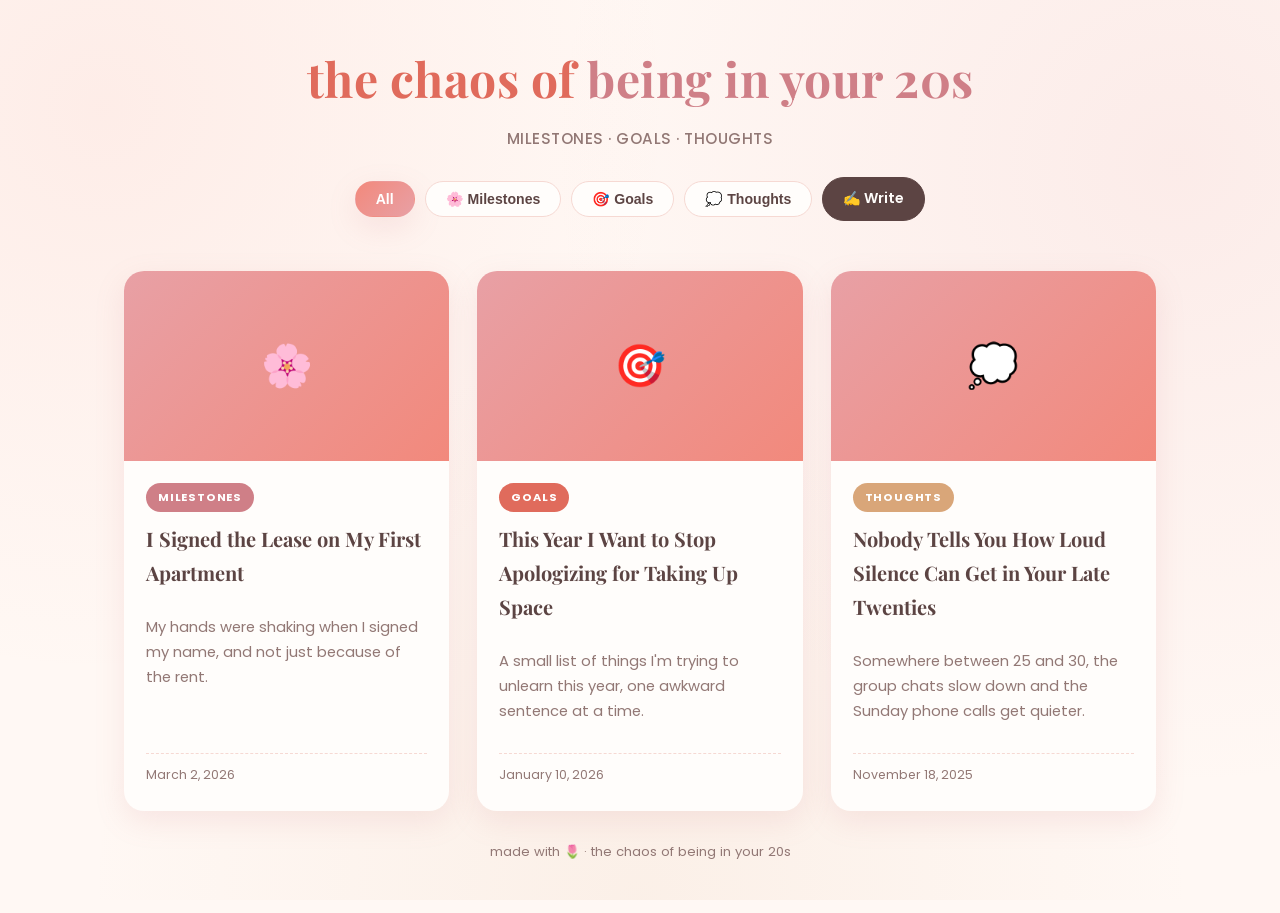
==== index.html @ eb4d6c19 "Initial commit: the chaos of being in your 20s blog Static blog with a rosé/coral aesthetic, milesto" ====
<!DOCTYPE html>
<html lang="en">
<head>
<meta charset="UTF-8">
<meta name="viewport" content="width=device-width, initial-scale=1.0">
<title>the chaos of being in your 20s</title>
<meta name="description" content="A warm little corner of the internet for milestones, goals, and thoughts about figuring life out in your twenties.">
<link rel="icon" href="data:image/svg+xml,<svg xmlns=%22http://www.w3.org/2000/svg%22 viewBox=%220 0 100 100%22><text y=%22.9em%22 font-size=%2290%22>🌸</text></svg>">
<link rel="preconnect" href="https://fonts.googleapis.com">
<link href="https://fonts.googleapis.com/css2?family=Playfair+Display:wght@600;700&family=Poppins:wght@400;500;600;700&display=swap" rel="stylesheet">
<link rel="stylesheet" href="css/style.css">
</head>
<body>

<header class="site-header">
  <div class="wrap">
    <h1 class="brand">the chaos of <span>being in your 20s</span></h1>
    <p class="tagline">milestones · goals · thoughts</p>
    <nav class="main-nav">
      <button class="nav-pill active" data-filter="all">All</button>
      <button class="nav-pill" data-filter="milestones">🌸 Milestones</button>
      <button class="nav-pill" data-filter="goals">🎯 Goals</button>
      <button class="nav-pill" data-filter="thoughts">💭 Thoughts</button>
      <a class="nav-pill write" href="editor.html">✍️ Write</a>
    </nav>
  </div>
</header>

<main class="wrap">
  <div class="post-grid" id="post-grid">
    <div class="empty-state" style="grid-column:1/-1">Loading posts…</div>
  </div>
</main>

<footer>made with 🌷 &middot; the chaos of being in your 20s</footer>

<script src="js/app.js"></script>
<script>initIndex();</script>
</body>
</html>
---- css/style.css ----
/* ---------- the chaos of being in your 20s ---------- */

:root {
  --cream: #fff8f4;
  --blush: #fbe9e5;
  --blush-deep: #f6d9d3;
  --rose: #e8a0a5;
  --rose-dark: #cf7f87;
  --coral: #f2897c;
  --coral-dark: #e06b5c;
  --gold: #d9a679;
  --text: #5c4443;
  --text-light: #927875;
  --white: #fffdfb;
  --shadow: 0 10px 30px rgba(207, 127, 135, 0.15);
  --radius: 20px;
}

* { box-sizing: border-box; }

html, body {
  margin: 0;
  padding: 0;
}

body {
  font-family: 'Poppins', 'Segoe UI', sans-serif;
  background: var(--cream);
  color: var(--text);
  line-height: 1.7;
  min-height: 100vh;
  background-image:
    radial-gradient(circle at 8% 12%, rgba(242, 137, 124, 0.10) 0, transparent 40%),
    radial-gradient(circle at 92% 18%, rgba(232, 160, 165, 0.14) 0, transparent 45%),
    radial-gradient(circle at 50% 100%, rgba(217, 166, 121, 0.10) 0, transparent 50%);
  background-attachment: fixed;
}

h1, h2, h3, .brand {
  font-family: 'Playfair Display', 'Georgia', serif;
}

a { color: inherit; text-decoration: none; }

img { max-width: 100%; display: block; }

/* ---------- layout ---------- */

.wrap {
  max-width: 1080px;
  margin: 0 auto;
  padding: 0 24px;
}

/* ---------- header ---------- */

header.site-header {
  padding: 38px 0 20px;
  text-align: center;
}

.brand {
  font-size: clamp(2.1rem, 5vw, 3rem);
  font-weight: 700;
  color: var(--coral-dark);
  letter-spacing: 0.5px;
  margin: 0;
}

.brand span {
  color: var(--rose-dark);
}

.tagline {
  color: var(--text-light);
  font-size: 0.95rem;
  margin-top: 6px;
  letter-spacing: 0.5px;
  text-transform: uppercase;
  font-weight: 500;
}

nav.main-nav {
  margin-top: 26px;
  display: flex;
  justify-content: center;
  align-items: center;
  gap: 10px;
  flex-wrap: wrap;
}

.nav-pill {
  padding: 9px 20px;
  border-radius: 999px;
  background: var(--white);
  color: var(--text);
  font-size: 0.88rem;
  font-weight: 600;
  border: 1.5px solid var(--blush-deep);
  cursor: pointer;
  transition: all 0.2s ease;
}

.nav-pill:hover {
  border-color: var(--coral);
  color: var(--coral-dark);
}

.nav-pill.active {
  background: linear-gradient(135deg, var(--coral), var(--rose));
  border-color: transparent;
  color: #fff;
  box-shadow: var(--shadow);
}

.nav-pill.write {
  background: var(--text);
  color: var(--white);
  border-color: var(--text);
}

/* ---------- post grid ---------- */

main { padding: 30px 0 80px; }

.post-grid {
  display: grid;
  grid-template-columns: repeat(auto-fill, minmax(280px, 1fr));
  gap: 28px;
  margin-top: 30px;
}

.card {
  background: var(--white);
  border-radius: var(--radius);
  overflow: hidden;
  box-shadow: var(--shadow);
  display: flex;
  flex-direction: column;
  transition: transform 0.25s ease, box-shadow 0.25s ease;
}

.card:hover {
  transform: translateY(-6px);
  box-shadow: 0 18px 40px rgba(207, 127, 135, 0.24);
}

.card-media {
  height: 190px;
  width: 100%;
  object-fit: cover;
  background: linear-gradient(135deg, var(--rose), var(--coral));
  display: flex;
  align-items: center;
  justify-content: center;
  font-size: 2.6rem;
}

.card-body {
  padding: 22px 22px 26px;
  display: flex;
  flex-direction: column;
  gap: 10px;
  flex: 1;
}

.badge {
  align-self: flex-start;
  font-size: 0.7rem;
  font-weight: 700;
  letter-spacing: 0.8px;
  text-transform: uppercase;
  padding: 5px 12px;
  border-radius: 999px;
  color: #fff;
}

.badge.milestones { background: var(--rose-dark); }
.badge.goals { background: var(--coral-dark); }
.badge.thoughts { background: var(--gold); }

.card h3 {
  margin: 0;
  font-size: 1.25rem;
  color: var(--text);
}

.card .excerpt {
  color: var(--text-light);
  font-size: 0.92rem;
  flex: 1;
}

.card .meta {
  font-size: 0.78rem;
  color: var(--text-light);
  border-top: 1px dashed var(--blush-deep);
  padding-top: 10px;
  margin-top: 4px;
}

.empty-state {
  text-align: center;
  padding: 70px 20px;
  color: var(--text-light);
}

.empty-state .big-emoji {
  font-size: 3rem;
  margin-bottom: 14px;
}

/* ---------- single post ---------- */

.post-page {
  max-width: 720px;
  margin: 0 auto;
  background: var(--white);
  border-radius: var(--radius);
  box-shadow: var(--shadow);
  padding: 44px;
  margin-top: 10px;
}

.post-page .cover {
  width: 100%;
  border-radius: 14px;
  margin-bottom: 26px;
  max-height: 420px;
  object-fit: cover;
}

.post-page h1 {
  font-size: 2.1rem;
  margin: 6px 0 10px;
  color: var(--text);
}

.post-page .meta {
  color: var(--text-light);
  font-size: 0.85rem;
  margin-bottom: 24px;
}

.post-content {
  font-size: 1.05rem;
  color: var(--text);
}

.post-content p { margin: 0 0 18px; }
.post-content blockquote {
  border-left: 3px solid var(--coral);
  margin: 20px 0;
  padding: 4px 20px;
  color: var(--rose-dark);
  font-style: italic;
  background: var(--blush);
  border-radius: 0 10px 10px 0;
}

.gallery {
  display: grid;
  grid-template-columns: repeat(auto-fit, minmax(140px, 1fr));
  gap: 10px;
  margin: 24px 0;
}

.gallery img {
  border-radius: 12px;
  height: 140px;
  width: 100%;
  object-fit: cover;
}

.back-link {
  display: inline-block;
  margin-bottom: 20px;
  color: var(--coral-dark);
  font-weight: 600;
  font-size: 0.9rem;
}

/* ---------- editor ---------- */

.editor-layout {
  display: grid;
  grid-template-columns: 300px 1fr;
  gap: 26px;
  align-items: start;
  margin-top: 20px;
}

@media (max-width: 800px) {
  .editor-layout { grid-template-columns: 1fr; }
}

.panel {
  background: var(--white);
  border-radius: var(--radius);
  box-shadow: var(--shadow);
  padding: 22px;
}

.panel h2 {
  font-size: 1.05rem;
  margin: 0 0 16px;
  color: var(--rose-dark);
}

.post-list-item {
  padding: 10px 12px;
  border-radius: 12px;
  margin-bottom: 8px;
  cursor: pointer;
  border: 1.5px solid transparent;
  transition: all 0.15s ease;
}

.post-list-item:hover { background: var(--blush); }
.post-list-item.active { border-color: var(--coral); background: var(--blush); }

.post-list-item .title { font-weight: 600; font-size: 0.9rem; }
.post-list-item .sub { font-size: 0.72rem; color: var(--text-light); }

.btn {
  border: none;
  border-radius: 999px;
  padding: 11px 22px;
  font-weight: 600;
  font-size: 0.88rem;
  cursor: pointer;
  transition: all 0.2s ease;
}

.btn-primary {
  background: linear-gradient(135deg, var(--coral), var(--rose));
  color: #fff;
  box-shadow: var(--shadow);
}
.btn-primary:hover { filter: brightness(1.05); transform: translateY(-1px); }

.btn-secondary {
  background: var(--blush);
  color: var(--rose-dark);
}
.btn-secondary:hover { background: var(--blush-deep); }

.btn-danger {
  background: transparent;
  color: var(--coral-dark);
  border: 1.5px solid var(--coral);
}
.btn-danger:hover { background: #fdeceb; }

.btn-block { width: 100%; }

.field { margin-bottom: 18px; }

.field label {
  display: block;
  font-size: 0.8rem;
  font-weight: 700;
  color: var(--rose-dark);
  text-transform: uppercase;
  letter-spacing: 0.5px;
  margin-bottom: 7px;
}

.field input[type="text"],
.field select {
  width: 100%;
  padding: 12px 14px;
  border-radius: 12px;
  border: 1.5px solid var(--blush-deep);
  background: var(--cream);
  font-family: inherit;
  font-size: 1rem;
  color: var(--text);
}

.field input[type="text"]:focus,
.field select:focus,
.rich-editor:focus {
  outline: none;
  border-color: var(--coral);
}

.toolbar {
  display: flex;
  gap: 6px;
  margin-bottom: 8px;
  flex-wrap: wrap;
}

.toolbar button {
  width: 36px;
  height: 36px;
  border-radius: 10px;
  border: 1.5px solid var(--blush-deep);
  background: var(--white);
  cursor: pointer;
  font-size: 0.95rem;
  color: var(--text);
}

.toolbar button:hover { background: var(--blush); border-color: var(--coral); }

.rich-editor {
  min-height: 260px;
  padding: 16px;
  border-radius: 12px;
  border: 1.5px solid var(--blush-deep);
  background: var(--cream);
  font-size: 1rem;
  line-height: 1.7;
}

.rich-editor:empty:before {
  content: attr(data-placeholder);
  color: var(--text-light);
}

.upload-zone {
  border: 2px dashed var(--rose);
  border-radius: 14px;
  padding: 24px;
  text-align: center;
  color: var(--text-light);
  cursor: pointer;
  background: var(--blush);
  font-size: 0.88rem;
}

.upload-zone:hover { background: var(--blush-deep); }

.image-previews {
  display: grid;
  grid-template-columns: repeat(auto-fill, minmax(90px, 1fr));
  gap: 10px;
  margin-top: 14px;
}

.image-previews .thumb {
  position: relative;
  border-radius: 10px;
  overflow: hidden;
  height: 90px;
}

.image-previews .thumb img {
  width: 100%;
  height: 100%;
  object-fit: cover;
}

.image-previews .thumb button {
  position: absolute;
  top: 4px;
  right: 4px;
  width: 22px;
  height: 22px;
  border-radius: 50%;
  border: none;
  background: rgba(0,0,0,0.55);
  color: #fff;
  font-size: 0.75rem;
  cursor: pointer;
  line-height: 1;
}

.action-row {
  display: flex;
  gap: 10px;
  margin-top: 22px;
  flex-wrap: wrap;
}

.status-msg {
  margin-top: 14px;
  font-size: 0.85rem;
  color: var(--rose-dark);
  font-weight: 600;
  min-height: 1.2em;
}

.divider {
  border: none;
  border-top: 1px dashed var(--blush-deep);
  margin: 20px 0;
}

.hint-box {
  background: var(--blush);
  border-radius: 14px;
  padding: 16px 18px;
  font-size: 0.82rem;
  color: var(--rose-dark);
  margin-top: 18px;
}

footer {
  text-align: center;
  padding: 30px 20px 50px;
  color: var(--text-light);
  font-size: 0.82rem;
}
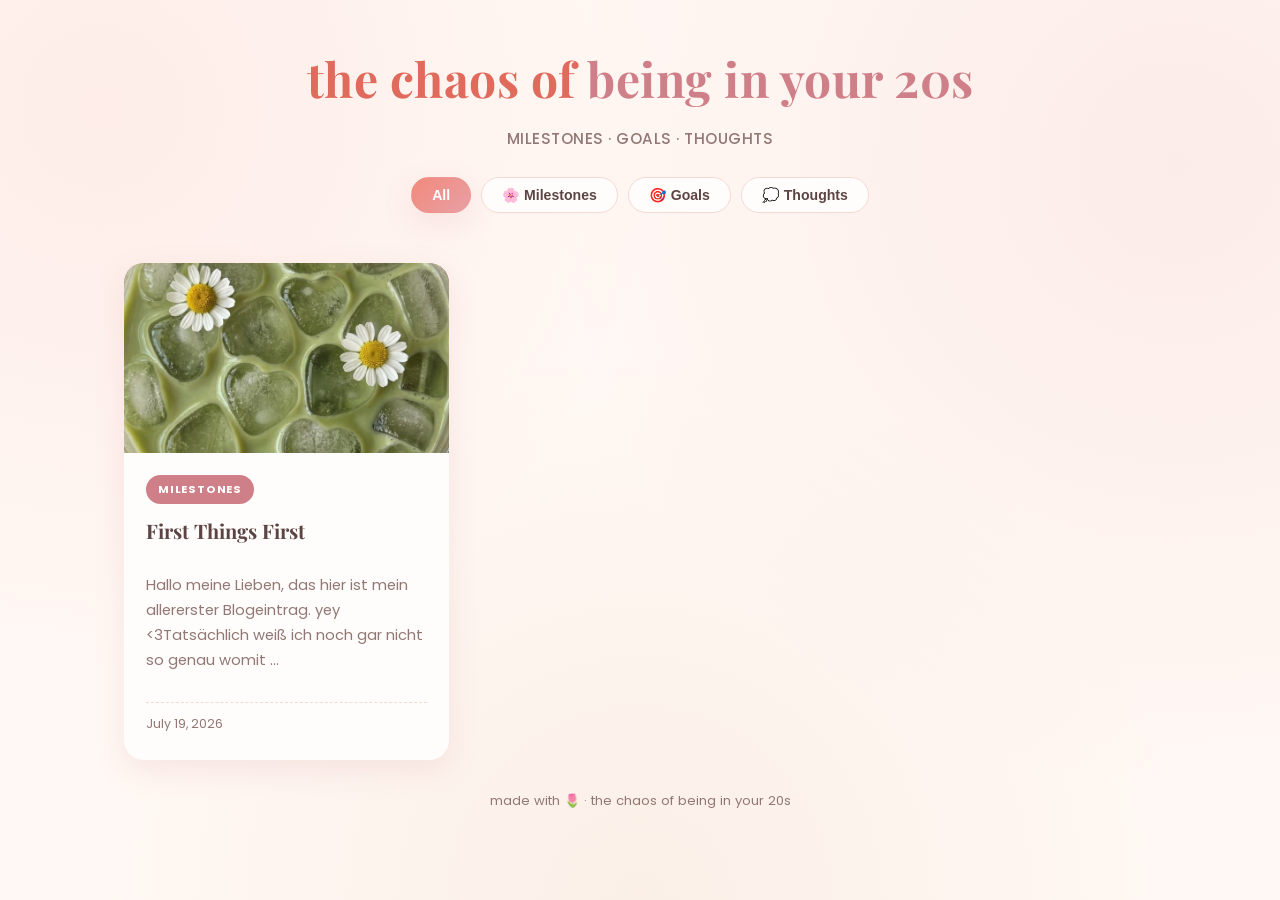
==== commit 0066f8f1: "Add password-protected editor and blog comments - Editor now sits behind a client-side password gate" ====
--- a/index.html
+++ b/index.html
@@ -21,7 +21,6 @@
       <button class="nav-pill" data-filter="milestones">🌸 Milestones</button>
       <button class="nav-pill" data-filter="goals">🎯 Goals</button>
       <button class="nav-pill" data-filter="thoughts">💭 Thoughts</button>
-      <a class="nav-pill write" href="editor.html">✍️ Write</a>
     </nav>
   </div>
 </header>
--- a/css/style.css
+++ b/css/style.css
@@ -504,3 +504,69 @@
   color: var(--text-light);
   font-size: 0.82rem;
 }
+
+/* ---------- editor password gate ---------- */
+
+.gate-overlay {
+  position: fixed;
+  inset: 0;
+  background: linear-gradient(135deg, var(--rose), var(--coral));
+  z-index: 999;
+  display: flex;
+  align-items: center;
+  justify-content: center;
+  padding: 20px;
+}
+
+.gate-box {
+  background: var(--white);
+  border-radius: var(--radius);
+  box-shadow: var(--shadow);
+  padding: 40px 34px;
+  max-width: 340px;
+  width: 100%;
+  text-align: center;
+}
+
+.gate-box .big-emoji {
+  font-size: 2.4rem;
+  margin-bottom: 10px;
+}
+
+.gate-box h2 {
+  margin: 0 0 6px;
+  color: var(--text);
+  font-size: 1.3rem;
+}
+
+.gate-box p {
+  color: var(--text-light);
+  font-size: 0.85rem;
+  margin: 0 0 20px;
+}
+
+.gate-box input {
+  width: 100%;
+  padding: 12px 14px;
+  border-radius: 12px;
+  border: 1.5px solid var(--blush-deep);
+  background: var(--cream);
+  font-family: inherit;
+  font-size: 1rem;
+  color: var(--text);
+  margin-bottom: 14px;
+  text-align: center;
+}
+
+.gate-box input:focus {
+  outline: none;
+  border-color: var(--coral);
+}
+
+.gate-error {
+  color: var(--coral-dark);
+  font-size: 0.8rem;
+  font-weight: 600;
+  min-height: 1.2em;
+  margin-bottom: 10px;
+}
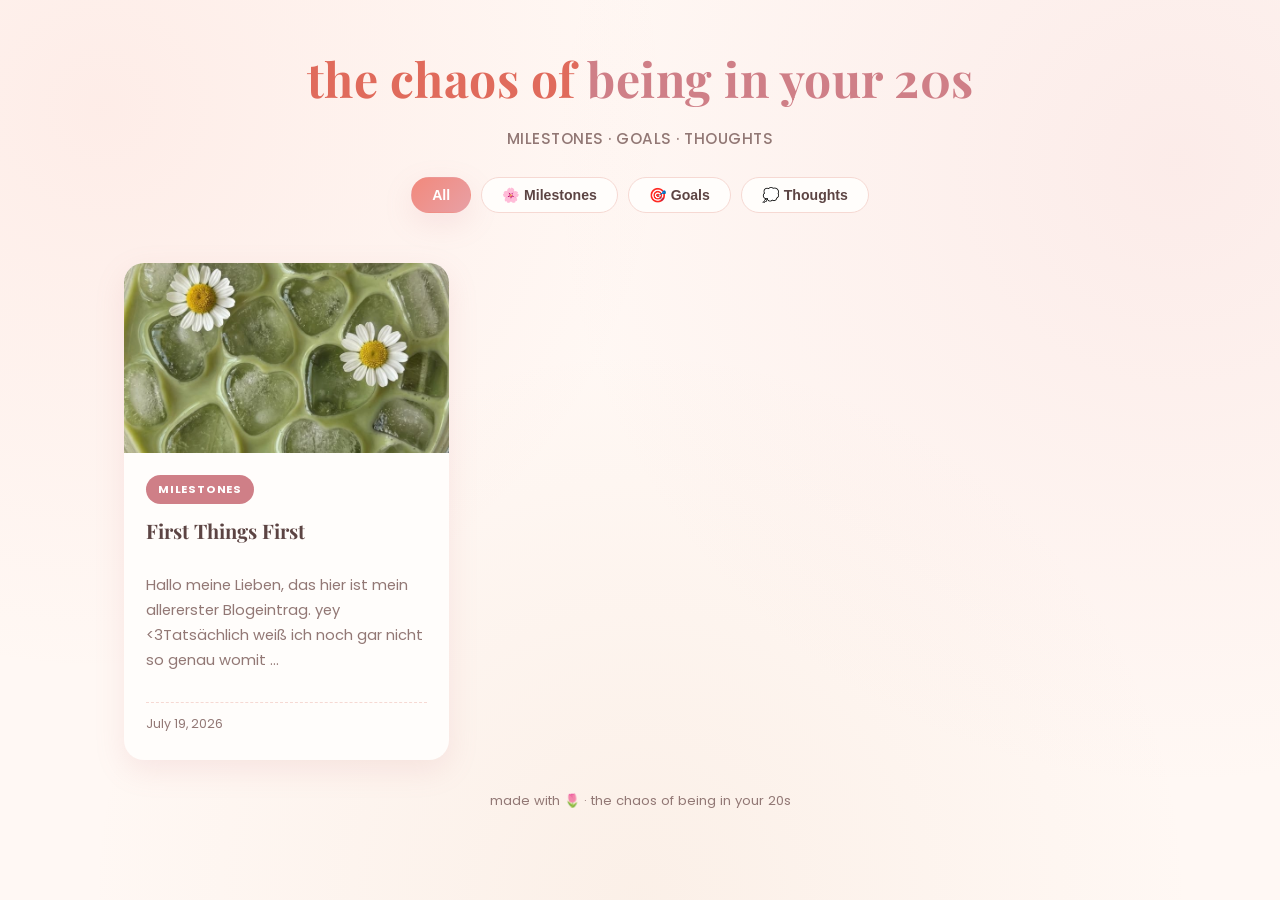
==== commit 10548369: "Show a Write link on the public pages once unlocked Only shows in the browser that already entered t" ====
--- a/index.html
+++ b/index.html
@@ -21,6 +21,7 @@
       <button class="nav-pill" data-filter="milestones">🌸 Milestones</button>
       <button class="nav-pill" data-filter="goals">🎯 Goals</button>
       <button class="nav-pill" data-filter="thoughts">💭 Thoughts</button>
+      <a class="nav-pill write" href="editor.html" id="write-link" style="display:none">✍️ Write</a>
     </nav>
   </div>
 </header>
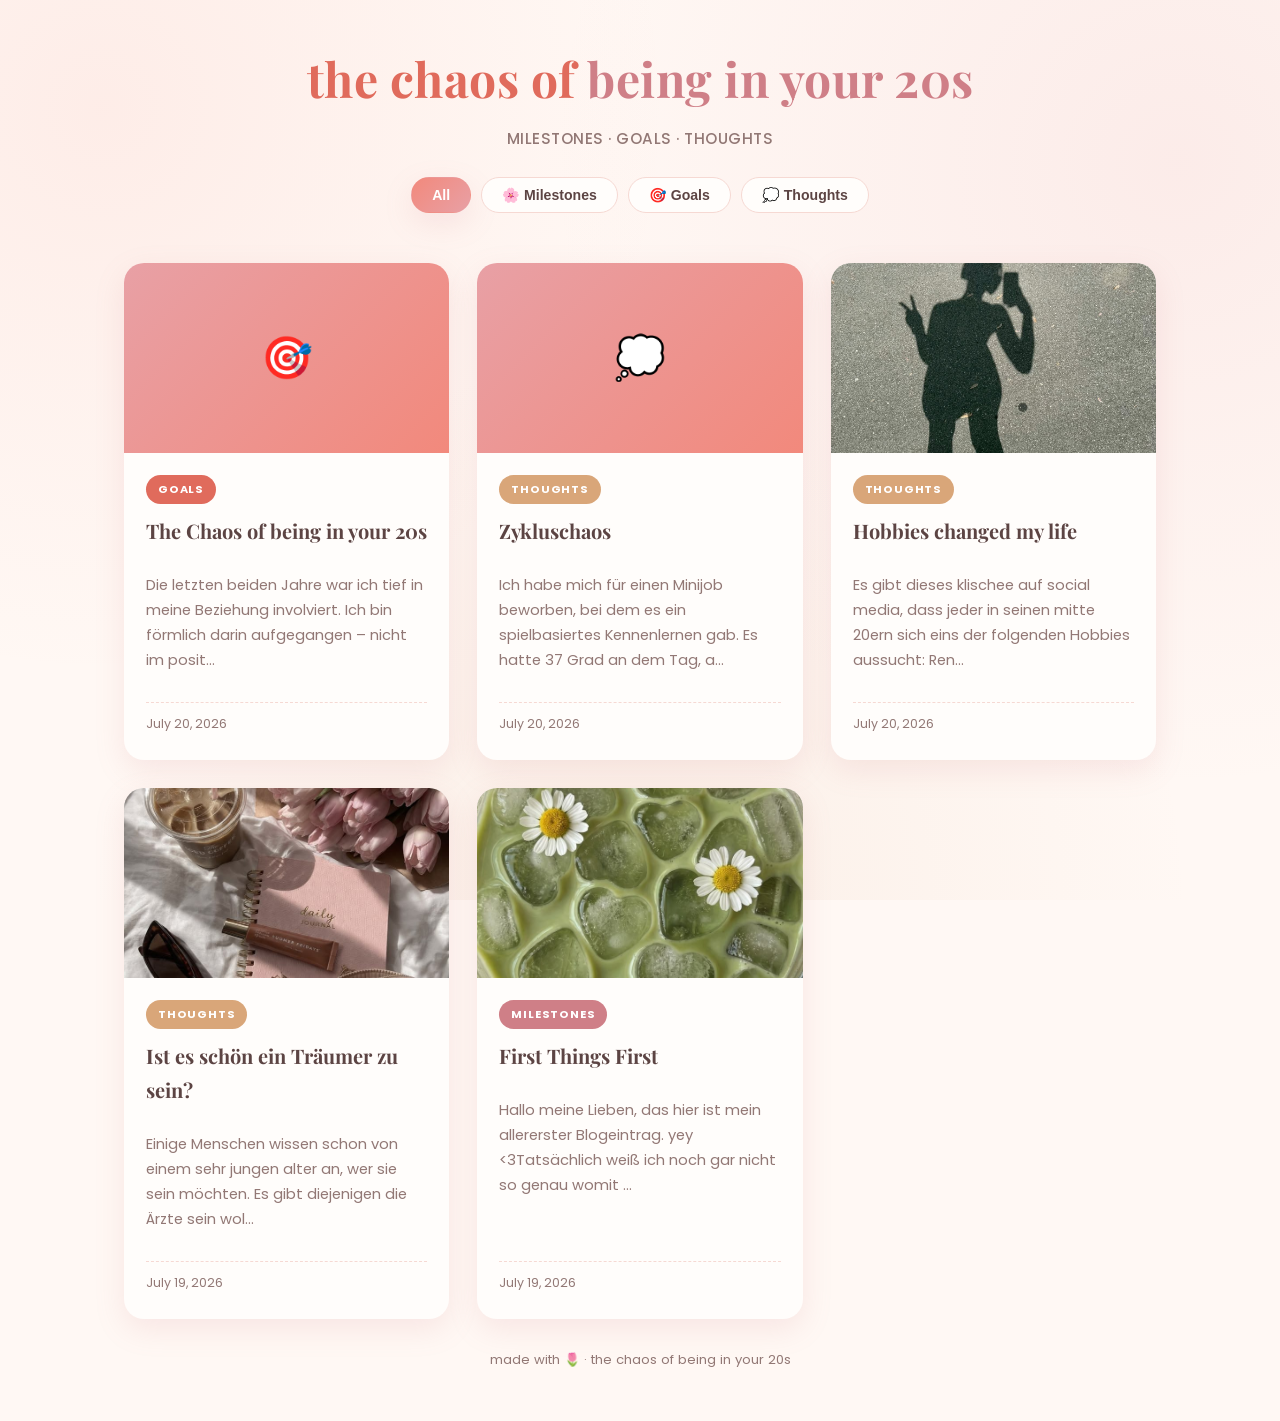
==== commit ef8d5099: "Cache-bust CSS/JS asset URLs with a version query param GitHub Pages serves js/ and css/ with a 10-m" ====
--- a/index.html
+++ b/index.html
@@ -8,7 +8,7 @@
 <link rel="icon" href="data:image/svg+xml,<svg xmlns=%22http://www.w3.org/2000/svg%22 viewBox=%220 0 100 100%22><text y=%22.9em%22 font-size=%2290%22>🌸</text></svg>">
 <link rel="preconnect" href="https://fonts.googleapis.com">
 <link href="https://fonts.googleapis.com/css2?family=Playfair+Display:wght@600;700&family=Poppins:wght@400;500;600;700&display=swap" rel="stylesheet">
-<link rel="stylesheet" href="css/style.css">
+<link rel="stylesheet" href="css/style.css?v=3">
 </head>
 <body>
 
@@ -34,7 +34,7 @@
 
 <footer>made with 🌷 &middot; the chaos of being in your 20s</footer>
 
-<script src="js/app.js"></script>
+<script src="js/app.js?v=3"></script>
 <script>initIndex();</script>
 </body>
 </html>
